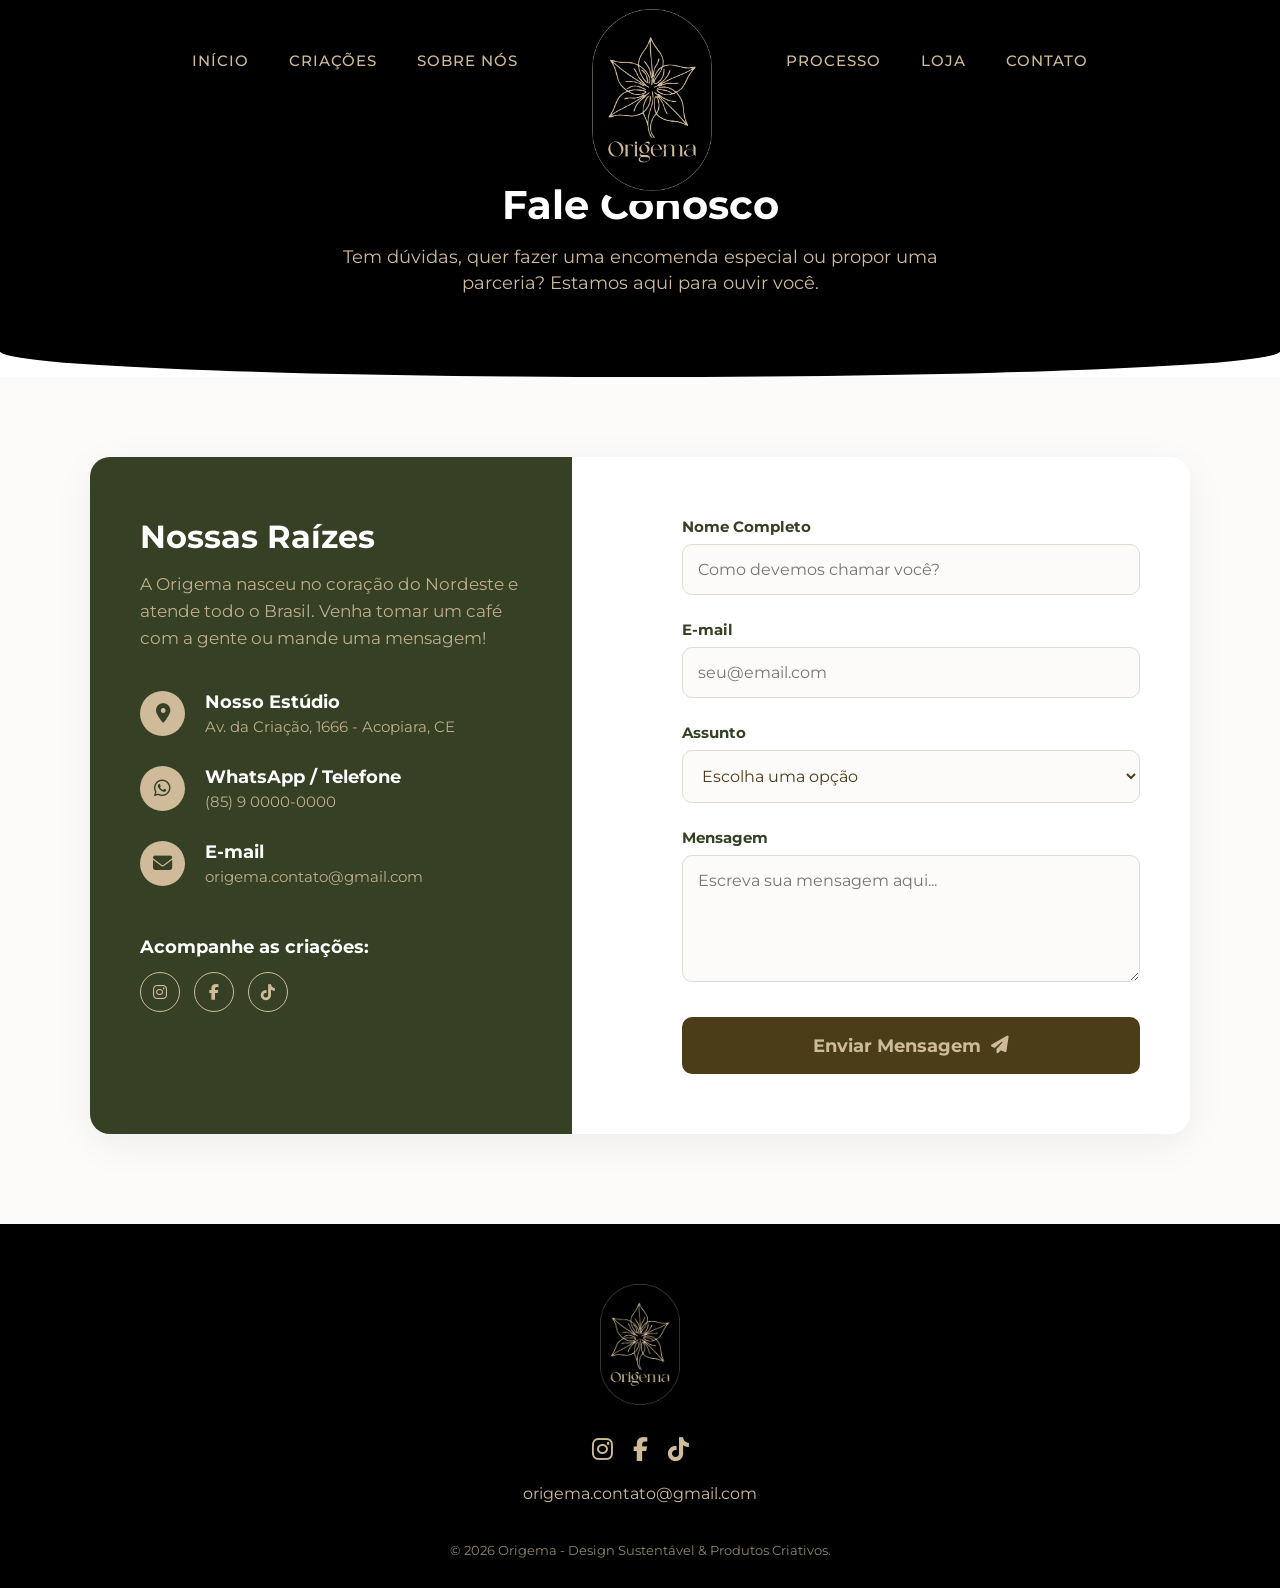
==== contato.html @ 24d7fc14 "feat(desing): subindo codigo de design" ====
<!DOCTYPE html>
<html lang="pt-br">
<head>
    <meta charset="UTF-8">
    <link rel="shortcut icon" href="images/favicon/favicon.png" type="image/x-icon">
    <meta name="viewport" content="width=device-width, initial-scale=1.0">
    <link rel="stylesheet" href="styles/global.css">
    <link rel="stylesheet" href="styles/header.css">
    <link rel="stylesheet" href="https://cdnjs.cloudflare.com/ajax/libs/font-awesome/6.4.0/css/all.min.css">
    <title>Contato - Origema</title>
</head>
<body>
    <header id="main-header">
        <button class="menu-toggle" aria-label="Abrir menu">
            <i class="fa-solid fa-bars"></i>
        </button>

        <nav class="nav-left">
            <ul>
                <li><a href="index.html">Início</a></li>
                <li><a href="criacoes.html">Criações</a></li>
                <li><a href="sobre.html">Sobre nós</a></li>
            </ul>
        </nav>

        <div class="logo-container">
            <img src="images/logo/LogoOrigemaVertical.png" alt="Logo Origema">
        </div>
        
        <nav class="nav-right">
            <ul>
                <li><a href="processo.html">Processo</a></li>
                <li><a href="loja.html">Loja</a></li>
                <li><a href="contato.html" class="active">Contato</a></li>
            </ul>
        </nav>
    </header>

    <main>
        <section class="page-header">
            <div class="header-content">
                <h2>Fale Conosco</h2>
                <p>Tem dúvidas, quer fazer uma encomenda especial ou propor uma parceria? Estamos aqui para ouvir você.</p>
            </div>
        </section>

        <section class="contact-section">
            <div class="contact-container">
                
                <div class="contact-info">
                    <h3>Nossas Raízes</h3>
                    <p>A Origema nasceu no coração do Nordeste e atende todo o Brasil. Venha tomar um café com a gente ou mande uma mensagem!</p>
                    
                    <ul class="info-list">
                        <li>
                            <div class="info-icon"><i class="fa-solid fa-location-dot"></i></div>
                            <div class="info-text">
                                <strong>Nosso Estúdio</strong>
                                <span>Av. da Criação, 1666 - Acopiara, CE</span>
                            </div>
                        </li>
                        <li>
                            <div class="info-icon"><i class="fa-brands fa-whatsapp"></i></div>
                            <div class="info-text">
                                <strong>WhatsApp / Telefone</strong>
                                <span>(85) 9 0000-0000</span>
                            </div>
                        </li>
                        <li>
                            <div class="info-icon"><i class="fa-solid fa-envelope"></i></div>
                            <div class="info-text">
                                <strong>E-mail</strong>
                                <span>origema.contato@gmail.com</span>
                            </div>
                        </li>
                    </ul>

                    <div class="contact-social">
                        <h4>Acompanhe as criações:</h4>
                        <div class="social-icons">
                            <a href="#"><i class="fa-brands fa-instagram"></i></a>
                            <a href="#"><i class="fa-brands fa-facebook-f"></i></a>
                            <a href="#"><i class="fa-brands fa-tiktok"></i></a>
                        </div>
                    </div>
                </div>

                <div class="contact-form-wrapper">
                    <form action="#" class="contact-form">
                        <div class="input-group">
                            <label for="nome">Nome Completo</label>
                            <input type="text" id="nome" placeholder="Como devemos chamar você?" required>
                        </div>
                        
                        <div class="input-group">
                            <label for="email">E-mail</label>
                            <input type="email" id="email" placeholder="seu@email.com" required>
                        </div>
                        
                        <div class="input-group">
                            <label for="assunto">Assunto</label>
                            <select id="assunto" required>
                                <option value="" disabled selected>Escolha uma opção</option>
                                <option value="duvida">Dúvida sobre produto</option>
                                <option value="encomenda">Encomenda personalizada</option>
                                <option value="parceria">Parcerias e B2B</option>
                                <option value="outros">Outros</option>
                            </select>
                        </div>
                        
                        <div class="input-group">
                            <label for="mensagem">Mensagem</label>
                            <textarea id="mensagem" rows="5" placeholder="Escreva sua mensagem aqui..." required></textarea>
                        </div>
                        
                        <button type="submit" class="btn-enviar">Enviar Mensagem <i class="fa-solid fa-paper-plane"></i></button>
                    </form>
                </div>

            </div>
        </section>
    </main>

    <footer>
        <div class="footer-content">
            <img src="images/logo/LogoOrigemaVertical.png" alt="Origema Logo Menor" class="footer-logo">
            <div class="social-links">
                <a href="#"><i class="fa-brands fa-instagram"></i></a>
                <a href="#"><i class="fa-brands fa-facebook-f"></i></a>
                <a href="#"><i class="fa-brands fa-tiktok"></i></a>
            </div>
            <p>origema.contato@gmail.com</p>
            <p class="copyright">&copy; 2026 Origema - Design Sustentável & Produtos Criativos.</p>
        </div>
    </footer>

    <script>
        const btnMenu = document.querySelector('.menu-toggle');
        const header = document.getElementById('main-header');
        const iconeMenu = btnMenu.querySelector('i');

        btnMenu.addEventListener('click', () => {
            header.classList.toggle('menu-aberto');
            if(header.classList.contains('menu-aberto')) {
                iconeMenu.classList.remove('fa-bars');
                iconeMenu.classList.add('fa-xmark');
            } else {
                iconeMenu.classList.remove('fa-xmark');
                iconeMenu.classList.add('fa-bars');
            }
        });
    </script>
</body>
</html>
---- styles/global.css ----
@import url('https://fonts.googleapis.com/css2?family=Montserrat:ital,wght@0,100..900;1,100..900&display=swap');

/* Variáveis de Cores Baseadas no Manual da Marca */
:root {
    --marrom-terroso: #4C3D19;
    --verde-oliva: #354024;
    --laranja-pastel: #CFBB99; /* Tan */
    --preto: #000000;
    --branco: #FFFFFF;
    --fundo-claro: #fcfbf9;
}

* {
    margin: 0;
    padding: 0;
    box-sizing: border-box;
    font-family: 'Montserrat', sans-serif;
}

/* =========================================
   ESTILOS DO HEADER (SEU CÓDIGO MANTIDO)
   ========================================= */
header {
    display: flex;
    align-items: center;
    justify-content: center;
    gap: 2rem;
    background-color: var(--preto);
    height: 200px;
    overflow: visible;
}

header img {
    background-color: var(--preto);
    border-radius: 5rem;
    width: 150px;
    transition: .2s ease-in-out;
    transform: translateY(35%);
    /* Adicionei z-index para garantir que a logo fique sobre o main */
    position: relative;
    z-index: 10; 
}

nav ul {
    display: flex;
    align-items: center;
    justify-content: center;
    gap: 2rem;
    list-style: none;
}

header a {
    color: var(--branco);
    text-decoration: none;
    font-weight: 500;
}

header a:hover {
    color: var(--laranja-pastel);
    text-shadow: 1px 1px 1px rgb(71, 71, 71);
}

/* =========================================
   ESTILOS GERAIS DE BOTÕES
   ========================================= */
.btn-verde, .btn-marrom {
    display: inline-block;
    padding: 12px 32px;
    border-radius: 30px;
    text-decoration: none;
    font-weight: 600;
    transition: background-color 0.3s ease;
}

.btn-verde {
    background-color: var(--verde-oliva);
    color: var(--laranja-pastel);
}

.btn-verde:hover {
    background-color: #2b341d;
}

.btn-marrom {
    background-color: var(--marrom-terroso);
    color: var(--laranja-pastel);
}

.btn-marrom:hover {
    background-color: #3b2f13;
}

/* =========================================
   MAIN SECTIONS (HOME)
   ========================================= */

/* Hero (Fundo preto contínuo do header) */
.hero-section {
    background-color: var(--preto);
    color: var(--laranja-pastel);
    text-align: center;
    padding: 80px 20px 100px; /* Espaço no topo para acomodar a logo descendo */
    border-bottom-left-radius: 50% 10%;
    border-bottom-right-radius: 50% 10%;
}

.hero-content h2 {
    font-size: 1.5rem;
    font-weight: 400;
    margin-bottom: 30px;
}

/* Sobre Nós */
.about-section {
    background-color: var(--fundo-claro);
    padding: 80px 10%;
}

.about-container {
    display: flex;
    align-items: center;
    justify-content: center;
    gap: 60px;
    max-width: 1000px;
    margin: 0 auto;
}

.about-photo {
    width: 280px; /* Você pode aumentar ou diminuir o tamanho aqui */
    height: 280px;
    border-radius: 50%; /* Deixa a imagem redonda */
    object-fit: cover; /* Faz a foto preencher o círculo sem "esmagar" ou distorcer a imagem */
    box-shadow: 0 4px 20px rgba(0, 0, 0, 0.1); /* Uma sombra bem leve pra destacar a imagem do fundo */
    background-color: var(--fundo-claro); /* Caso a logo seja transparente, ajuda a mesclar */
}

.about-text h3 {
    color: var(--verde-oliva);
    font-size: 2rem;
    margin-bottom: 20px;
    line-height: 1.2;
}

.about-text p {
    color: var(--marrom-terroso);
    margin-bottom: 15px;
    line-height: 1.6;
}

/* Criações - COM PRINCÍPIOS DE GESTALT APLICADOS */
.creations-section {
    background-color: var(--laranja-pastel);
    padding: 80px 10%;
    border-top-left-radius: 50% 5%;
    border-top-right-radius: 50% 5%;
    border-bottom-left-radius: 50% 5%;
    border-bottom-right-radius: 50% 5%;
    text-align: center;
}

.section-header h3 {
    color: var(--marrom-terroso);
    font-size: 2rem;
    margin-bottom: 10px;
}

.section-header p {
    color: var(--marrom-terroso);
    margin-bottom: 40px;
}

.creations-grid {
    display: flex;
    justify-content: center;
    gap: 30px;
    margin-bottom: 50px;
    flex-wrap: wrap;
}

/* --- LEI DA FIGURA-FUNDO (Contraste 3D) --- */
.creation-card {
    background-color: var(--branco);
    padding: 15px;
    border-radius: 15px;
    width: 300px;
    box-shadow: 0 8px 24px rgba(0,0,0,0.08); /* Sombra mais forte para saltar do fundo */
    transition: transform 0.3s ease, box-shadow 0.3s ease;
}

.creation-card:hover {
    transform: translateY(-8px);
    box-shadow: 0 16px 32px rgba(0,0,0,0.15); /* Aumenta a percepção de proximidade no hover */
}

.card-img-placeholder {
    width: 100%;
    height: 200px;
    border-radius: 10px;
    margin-bottom: 15px;
}

/* --- LEI DA SIMILARIDADE (Consistência Tipográfica) --- */
.creation-card h4 {
    color: var(--verde-oliva);
    font-size: 1.15rem;
    font-weight: 700;
    margin-top: 10px;
    padding-bottom: 10px;
    text-align: center; /* Centralizado para criar simetria em todos os cards */
}

/* --- LEI DA PROXIMIDADE (Agrupamento lógico) --- */
.action-container {
    margin-top: 40px; /* Distância exata para o botão ser percebido como parte do grupo de criações */
}

/* Impacto Positivo */
.impact-section {
    background-color: var(--marrom-terroso);
    color: var(--laranja-pastel);
    padding: 80px 10%;
    text-align: center;
    border-bottom-left-radius: 50% 10%;
    border-bottom-right-radius: 50% 10%;
}

.impact-section h3 {
    font-size: 2rem;
    margin-bottom: 50px;
}

.impact-grid {
    display: flex;
    justify-content: center;
    gap: 60px;
    flex-wrap: wrap;
}

.impact-item i {
    font-size: 2.5rem;
    margin-bottom: 15px;
}

.impact-item p {
    font-weight: 500;
    line-height: 1.4;
}

/* =========================================
   FOOTER
   ========================================= */
footer {
    background-color: var(--preto);
    color: var(--laranja-pastel);
    text-align: center;
    padding: 60px 20px 30px;
    margin-top: -30px; /* Para sobrepor levemente a borda arredondada da seção acima */
}

.footer-content {
    display: flex;
    flex-direction: column;
    align-items: center;
    gap: 20px;
}

.footer-logo {
    width: 80px;
    background-color: transparent; /* sobrescrevendo o fundo do header */
    transform: none; /* sobrescrevendo o transform do header */
    margin-bottom: 10px;
}

.social-links {
    display: flex;
    gap: 20px;
}

.social-links a {
    color: var(--laranja-pastel);
    font-size: 1.5rem;
    transition: color 0.3s ease;
}

.social-links a:hover {
    color: var(--branco);
}

.copyright {
    font-size: 0.8rem;
    opacity: 0.7;
    margin-top: 20px;
}

/* =========================================
   PÁGINA: SOBRE NÓS
   ========================================= */

/* O .page-header já foi criado na página de Criações, então ele será reaproveitado automaticamente aqui! */

/* Seção: Como Tudo Começou */
.history-section {
    background-color: var(--fundo-claro);
    padding: 80px 10%;
}

.history-container {
    display: flex;
    align-items: center;
    gap: 60px;
    max-width: 1100px;
    margin: 0 auto;
}

.history-text {
    flex: 1;
}

.history-text h3 {
    color: var(--verde-oliva);
    font-size: 2.2rem;
    margin-bottom: 20px;
}

.history-text p {
    color: var(--marrom-terroso);
    margin-bottom: 15px;
    line-height: 1.7;
    font-size: 1.05rem;
}

.history-image {
    flex: 1;
}

.img-placeholder {
    width: 100%;
    height: 400px;
    border-radius: 20px;
    display: flex;
    align-items: center;
    justify-content: center;
    box-shadow: 0 10px 30px rgba(0,0,0,0.1);
}

/* Seção: Missão, Visão e Valores */
.mvv-section {
    background-color: var(--laranja-pastel);
    padding: 80px 5%;
    border-top-left-radius: 50% 5%;
    border-top-right-radius: 50% 5%;
    border-bottom-left-radius: 50% 5%;
    border-bottom-right-radius: 50% 5%;
}

.mvv-grid {
    display: flex;
    justify-content: center;
    gap: 30px;
    max-width: 1100px;
    margin: 0 auto;
    flex-wrap: wrap;
}

.mvv-card {
    background-color: var(--fundo-claro);
    padding: 40px 30px;
    border-radius: 20px;
    flex: 1;
    min-width: 280px;
    text-align: center;
    box-shadow: 0 8px 20px rgba(0,0,0,0.05);
}

.mvv-card i {
    font-size: 3rem;
    color: var(--marrom-terroso);
    margin-bottom: 20px;
}

.mvv-card h4 {
    color: var(--verde-oliva);
    font-size: 1.5rem;
    margin-bottom: 15px;
}

.mvv-card p {
    color: var(--marrom-terroso);
    line-height: 1.6;
}

.mvv-card ul {
    list-style: none;
    padding: 0;
    color: var(--marrom-terroso);
    text-align: left;
    display: inline-block;
}

.mvv-card ul li {
    margin-bottom: 10px;
    position: relative;
    padding-left: 20px;
}

.mvv-card ul li::before {
    content: '•';
    color: var(--verde-oliva);
    font-weight: bold;
    font-size: 1.5rem;
    position: absolute;
    left: 0;
    top: -5px;
}

/* Seção: O Símbolo (Flor de Caruru) */
.symbol-section {
    background-color: var(--marrom-terroso);
    color: var(--laranja-pastel);
    padding: 80px 10%;
    border-bottom-left-radius: 50% 10%;
    border-bottom-right-radius: 50% 10%;
}

.symbol-container {
    display: flex;
    align-items: center;
    justify-content: center;
    gap: 60px;
    max-width: 1000px;
    margin: 0 auto;
}

.symbol-image {
    flex: 0 0 300px; /* Mantém a imagem com um tamanho fixo */
    background-color: var(--preto);
    border-radius: 50%;
    padding: 20px;
    display: flex;
    justify-content: center;
    align-items: center;
}

.symbol-image img {
    width: 100%;
    height: auto;
}

.symbol-text {
    flex: 1;
}

.symbol-text h3 {
    font-size: 2.2rem;
    margin-bottom: 20px;
    color: var(--branco);
}

.symbol-text p {
    margin-bottom: 15px;
    line-height: 1.6;
    font-size: 1.05rem;
}

/* =========================================
   PÁGINA: CRIAÇÕES (CATÁLOGO COMPLETO)
   ========================================= */

/* Cabeçalho da página */
.page-header {
    background-color: var(--preto);
    color: var(--laranja-pastel);
    text-align: center;
    padding: 60px 20px 80px;
    border-bottom-left-radius: 50% 10%;
    border-bottom-right-radius: 50% 10%;
}

.page-header h2 {
    font-size: 2.5rem;
    color: var(--branco);
    margin-bottom: 15px;
}

.page-header p {
    font-size: 1.1rem;
    max-width: 600px;
    margin: 0 auto;
    line-height: 1.5;
}

/* Área da Grade de Produtos */
.products-section {
    background-color: var(--fundo-claro);
    padding: 80px 5%;
}

.products-grid {
    display: grid;
    /* Isso faz a mágica da responsividade: cria colunas de no mínimo 300px. Se a tela encolher, ele joga pra baixo automaticamente! */
    grid-template-columns: repeat(auto-fit, minmax(320px, 1fr));
    gap: 40px;
    max-width: 1200px;
    margin: 0 auto;
}

/* Cartão do Produto Interno */
.product-card {
    background-color: var(--branco);
    border-radius: 15px;
    overflow: hidden; /* Corta as bordas da imagem se ela for quadrada */
    box-shadow: 0 5px 20px rgba(0,0,0,0.06);
    transition: transform 0.3s ease, box-shadow 0.3s ease;
    display: flex;
    flex-direction: column;
}

.product-card:hover {
    transform: translateY(-10px);
    box-shadow: 0 15px 30px rgba(0,0,0,0.1);
}

.product-img {
    height: 250px;
    width: 100%;
    /* placeholder para quando você colocar as tags <img> de verdade: */
    display: flex;
    align-items: center;
    justify-content: center;
}

.product-img img {
    width: 100%;
    height: 100%;
    object-fit: cover;
}

/* Informações do Produto Interno */
.product-info {
    padding: 25px;
    display: flex;
    flex-direction: column;
    flex-grow: 1; /* Faz o botão ficar sempre alinhado embaixo mesmo se o texto variar de tamanho */
}

.tag {
    align-self: flex-start;
    background-color: var(--laranja-pastel);
    color: var(--marrom-terroso);
    font-size: 0.75rem;
    font-weight: 700;
    text-transform: uppercase;
    padding: 5px 12px;
    border-radius: 20px;
    margin-bottom: 15px;
    letter-spacing: 1px;
}

.product-info h3 {
    color: var(--verde-oliva);
    font-size: 1.4rem;
    margin-bottom: 10px;
}

.product-info p {
    color: var(--marrom-terroso);
    font-size: 0.95rem;
    line-height: 1.5;
    margin-bottom: 25px;
    flex-grow: 1;
}

/* Botão de Detalhes Interno */
.btn-detalhes {
    text-align: center;
    color: var(--verde-oliva);
    text-decoration: none;
    font-weight: 600;
    padding: 12px 0;
    border-top: 1px solid rgba(0,0,0,0.1);
    transition: color 0.3s ease;
}

.btn-detalhes:hover {
    color: var(--marrom-terroso);
}

/* =========================================
   PÁGINA: PROCESSO
   ========================================= */
.process-section {
    background-color: var(--fundo-claro);
    padding: 80px 5%;
}

.process-container {
    max-width: 1000px;
    margin: 0 auto;
    display: flex;
    flex-direction: column;
    gap: 80px; /* Grande espaço entre as etapas para respiro */
}

/* Estrutura de cada etapa */
.process-step {
    display: flex;
    align-items: center;
    gap: 50px;
    background-color: var(--branco);
    padding: 40px;
    border-radius: 20px;
    box-shadow: 0 10px 30px rgba(0,0,0,0.05); /* Gestalt: Figura-Fundo suave */
    transition: transform 0.3s ease;
}

.process-step:hover {
    transform: translateY(-5px);
}

/* Inverte a ordem da foto e do texto para fazer o Zigue-Zague */
.process-step.reverse {
    flex-direction: row-reverse;
}

.process-content {
    flex: 1;
}

.step-number {
    display: inline-block;
    font-size: 3rem;
    font-weight: 800;
    color: var(--laranja-pastel);
    margin-bottom: 10px;
    line-height: 1;
    opacity: 0.8;
}

.process-content h3 {
    color: var(--verde-oliva);
    font-size: 1.8rem;
    margin-bottom: 15px;
}

.process-content p {
    color: var(--marrom-terroso);
    line-height: 1.6;
    font-size: 1.05rem;
}

.process-image {
    flex: 1;
}

/* Placeholder para as fotos do processo */
.process-step .img-placeholder {
    width: 100%;
    height: 300px;
    border-radius: 15px;
    display: flex;
    align-items: center;
    justify-content: center;
    box-shadow: inset 0 0 20px rgba(0,0,0,0.1);
}

/* =========================================
   PÁGINA: CONTATO
   ========================================= */
.contact-section {
    background-color: var(--fundo-claro);
    padding: 80px 5% 120px;
}

.contact-container {
    display: flex;
    gap: 60px;
    max-width: 1100px;
    margin: 0 auto;
    background-color: var(--branco);
    border-radius: 20px;
    box-shadow: 0 10px 40px rgba(0,0,0,0.06); /* Gestalt: destaca o bloco do fundo */
    overflow: hidden;
}

/* Informações (Lado Esquerdo) */
.contact-info {
    flex: 1;
    background-color: var(--verde-oliva);
    color: var(--laranja-pastel);
    padding: 60px 50px;
}

.contact-info h3 {
    font-size: 2rem;
    color: var(--branco);
    margin-bottom: 15px;
}

.contact-info > p {
    font-size: 1.05rem;
    line-height: 1.6;
    margin-bottom: 40px;
    opacity: 0.9;
}

.info-list {
    list-style: none;
    margin-bottom: 50px;
}

.info-list li {
    display: flex;
    align-items: flex-start;
    gap: 20px;
    margin-bottom: 30px;
}

.info-icon {
    background-color: var(--laranja-pastel);
    color: var(--verde-oliva);
    width: 45px;
    height: 45px;
    border-radius: 50%;
    display: flex;
    align-items: center;
    justify-content: center;
    font-size: 1.2rem;
    flex-shrink: 0;
}

.info-text strong {
    display: block;
    color: var(--branco);
    font-size: 1.1rem;
    margin-bottom: 5px;
}

.info-text span {
    font-size: 0.95rem;
    opacity: 0.9;
}

.contact-social h4 {
    color: var(--branco);
    margin-bottom: 15px;
    font-size: 1.1rem;
}

.contact-social .social-icons a {
    display: inline-flex;
    align-items: center;
    justify-content: center;
    width: 40px;
    height: 40px;
    border: 1px solid var(--laranja-pastel);
    border-radius: 50%;
    color: var(--laranja-pastel);
    text-decoration: none;
    margin-right: 10px;
    transition: all 0.3s ease;
}

.contact-social .social-icons a:hover {
    background-color: var(--laranja-pastel);
    color: var(--verde-oliva);
}

/* Formulário (Lado Direito) */
.contact-form-wrapper {
    flex: 1.2;
    padding: 60px 50px;
}

.contact-form {
    display: flex;
    flex-direction: column;
    gap: 25px;
}

.input-group {
    display: flex;
    flex-direction: column;
    gap: 8px;
}

.input-group label {
    font-size: 0.95rem;
    font-weight: 700;
    color: var(--verde-oliva);
}

.input-group input,
.input-group select,
.input-group textarea {
    width: 100%;
    padding: 15px;
    border: 1px solid #e0dcd3;
    background-color: var(--fundo-claro);
    border-radius: 10px;
    font-size: 1rem;
    color: var(--marrom-terroso);
    font-family: 'Montserrat', sans-serif;
    transition: border-color 0.3s ease, box-shadow 0.3s ease;
}

.input-group input:focus,
.input-group select:focus,
.input-group textarea:focus {
    outline: none;
    border-color: var(--verde-oliva);
    box-shadow: 0 0 0 3px rgba(53, 64, 36, 0.1); /* Gestalt: Foco claro na ação */
}

.input-group textarea {
    resize: vertical;
}

.btn-enviar {
    background-color: var(--marrom-terroso);
    color: var(--laranja-pastel);
    border: none;
    padding: 18px;
    border-radius: 10px;
    font-size: 1.1rem;
    font-weight: 700;
    cursor: pointer;
    display: flex;
    align-items: center;
    justify-content: center;
    gap: 10px;
    transition: background-color 0.3s ease, transform 0.2s ease;
    margin-top: 10px;
    font-family: 'Montserrat', sans-serif;
}

.btn-enviar:hover {
    background-color: var(--verde-oliva);
    transform: translateY(-3px);
}

/* =========================================
   RESPONSIVIDADE GERAL - MOBILE/TABLET
   ========================================= */
@media (max-width: 930px) {
    
    /* SEÇÃO SOBRE NÓS - MOBILE */
    .about-section {
        padding: 50px 20px; /* Diminui o respiro lateral e superior no celular */
    }

    .about-container {
        flex-direction: column; /* Coloca a imagem em cima e o texto embaixo */
        gap: 30px; /* Reduz o buraco entre a foto e o texto */
        text-align: center; /* Centraliza o texto para ficar mais harmônico */
    }

    .about-photo {
        width: 220px; /* Diminui um pouco a foto para telas pequenas */
        height: 220px;
    }

    .about-text h3 {
        font-size: 1.6rem; /* Dá uma leve ajustada no tamanho do título */
        margin-bottom: 15px;
    }
    
    /* PÁGINA SOBRE NÓS (Interna) - MOBILE */
    .history-container, .symbol-container {
        flex-direction: column;
        text-align: center;
        gap: 40px;
    }

    .history-image {
        width: 100%;
    }

    .symbol-image {
        flex: 0 0 200px;
        width: 200px;
    }

    .mvv-card ul {
        text-align: center; /* Centraliza a lista de valores no celular */
    }
    
    .mvv-card ul li {
        padding-left: 0; /* Remove o padding no celular para centralizar melhor */
    }
    
    .mvv-card ul li::before {
        display: none; /* Esconde a bolinha no celular para ficar mais limpo */
    }

    /* PÁGINA PROCESSO - MOBILE */
    .process-container {
        gap: 40px; /* Reduz o espaço entre as etapas */
    }

    .process-step, 
    .process-step.reverse {
        flex-direction: column-reverse; /* Foto em cima, texto embaixo para todos */
        padding: 20px;
        text-align: center;
        gap: 20px;
    }

    .process-step .img-placeholder {
        height: 200px; /* Diminui a altura da imagem no celular */
    }

    /* PÁGINA CONTATO - MOBILE */
    .contact-container {
        flex-direction: column; /* Coloca as informações em cima e o form embaixo */
        gap: 0; /* Remove o gap porque já teremos o padding de cada div */
    }

    .contact-info {
        padding: 40px 30px;
    }

    .contact-form-wrapper {
        padding: 40px 30px;
    }
}
---- styles/header.css ----
header {
    display: flex;
    align-items: center;
    justify-content: center;
    gap: 4rem; /* Aumenta o espaço entre os links e a logo central */
    background-color: #000000; /* Preto oficial da marca */
    height: 120px; /* Altura mais equilibrada */
    position: relative;
    z-index: 100; /* Garante que o header fique por cima do resto do conteúdo */
    box-shadow: 0 4px 10px rgba(0, 0, 0, 0.3);
}

header nav ul {
    display: flex;
    align-items: center;
    justify-content: center;
    gap: 2.5rem;
    list-style: none; /* Remove as bolinhas dos links */
    margin: 0;
    padding: 0;
}

header nav a {
    color: #CFBB99; /* Cor "Tan" da marca Origema */
    text-decoration: none;
    font-weight: 500;
    font-size: 0.95rem;
    text-transform: uppercase; /* Deixa as letras maiúsculas para dar um tom mais sofisticado */
    letter-spacing: 1px;
    transition: all 0.3s ease-in-out;
}

header nav a:hover {
    color: #FFFFFF; /* Fica branco ao passar o rato */
    text-shadow: 0 0 8px rgba(255, 255, 255, 0.3);
}

/* Estilo específico para a logo no centro */
header .logo-container {
    display: flex;
    align-items: center;
    justify-content: center;
    position: relative;
}

header .logo-container img {
    width: 140px;
    background-color: #000000;
    border-radius: 3rem; /* Faz um fundo circular caso a imagem seja quadrada */
    padding: 10px;
    transition: transform 0.3s ease-in-out;
    
    /* Faz a logo descer um pouco por cima do conteúdo principal, como no seu design original */
    transform: translateY(40px); 
}

header .logo-container img:hover {
    transform: translateY(40px) scale(1.05); /* Pequeno zoom ao passar o rato */
}

/* Estilo do Botão Hambúrguer (Escondido no Desktop) */
.menu-toggle {
    display: none;
    background: transparent;
    border: none;
    color: var(--laranja-pastel);
    font-size: 2rem;
    cursor: pointer;
    z-index: 200;
}

/* =========================================
   PÁGINA: LOJA
   ========================================= */
.store-section {
    background-color: var(--fundo-claro);
    padding: 60px 5% 100px;
}

/* Barra de Filtros (Categorias) */
.store-filters {
    display: flex;
    justify-content: center;
    flex-wrap: wrap;
    gap: 15px;
    margin-bottom: 50px;
}

.filter-btn {
    background-color: transparent;
    border: 2px solid var(--verde-oliva);
    color: var(--verde-oliva);
    padding: 8px 24px;
    border-radius: 30px;
    font-size: 0.95rem;
    font-weight: 600;
    cursor: pointer;
    transition: all 0.3s ease;
}

.filter-btn:hover, .filter-btn.active {
    background-color: var(--verde-oliva);
    color: var(--laranja-pastel);
}

/* Ajustes no Cartão para a Loja */
.store-card .product-info p {
    margin-bottom: 20px; /* Reduz o espaço embaixo do texto para encaixar o preço */
}

.price-action {
    display: flex;
    justify-content: space-between;
    align-items: center;
    margin-top: auto; /* Empurra essa div sempre para o final do card */
    padding-top: 15px;
    border-top: 1px solid rgba(0,0,0,0.1);
}

.price {
    font-size: 1.3rem;
    font-weight: 800;
    color: var(--marrom-terroso);
}

.btn-comprar {
    background-color: var(--marrom-terroso);
    color: var(--laranja-pastel);
    padding: 10px 18px;
    border-radius: 8px;
    text-decoration: none;
    font-weight: 600;
    font-size: 0.9rem;
    display: flex;
    align-items: center;
    gap: 8px;
    transition: background-color 0.3s ease, transform 0.2s ease;
}

.btn-comprar:hover {
    background-color: var(--verde-oliva);
    transform: scale(1.05);
}

/* =========================================
   CELULAR E TABLETS MENORES
   ========================================= */
@media (max-width: 930px) {
    header {
        justify-content: space-between; 
        padding: 10px 30px;
        height: 80px; 
        flex-wrap: wrap; 
        gap: 0;
    }

    /* 1. Mostra a logo normalmente e coloca ela na esquerda */
    header .logo-container {
        display: flex;
        align-items: center;
        order: 1; /* Força a logo a vir primeiro (esquerda) */
    }

    /* Ajusta o tamanho da logo para caber na barra fina do celular */
    header .logo-container img {
        transform: translateY(0);
        width: 80px; /* Fica menorzinha para não estourar a barra */
        padding: 0;
    }

    header .logo-container img:hover {
        transform: scale(1); /* Tira a animação de pulinho no celular */
    }

    /* 2. Mostra o botão e joga ele pra direita */
    .menu-toggle {
        display: block;
        order: 2; /* Força o botão a vir depois (direita) */
        margin-top: 10px; /* Dá um respiro pro botão ficar centralizado com a logo */
    }

    /* 3. A MÁGICA: Quando o menu abrir, esconde a logo */
    header.menu-aberto .logo-container {
        display: none;
    }

    /* Ajuste para quando a logo sumir, o botão do "X" continuar na direita */
    header.menu-aberto {
        justify-content: flex-end; 
    }

    /* Esconde as navegações por padrão e joga pra baixo (order 3) */
    header nav {
        display: none;
        width: 100%;
        background-color: var(--preto);
        text-align: center;
        padding-bottom: 20px;
        order: 3; 
    }

    /* Organiza os links em uma lista vertical */
    header nav ul {
        flex-direction: column;
        gap: 20px;
        margin-top: 15px;
    }

    /* Estilo do header expandido */
    header.menu-aberto {
        height: auto; 
        box-shadow: 0 10px 20px rgba(0,0,0,0.5);
    }

    header.menu-aberto nav {
        display: flex;
        flex-direction: column;
        border-top: 1px solid rgba(255,255,255,0.1);
        margin-top: 10px;
        animation: fadeIn 0.3s ease-in-out;
    }

    header.menu-aberto .nav-left ul {
        margin-bottom: 0;
    }
}
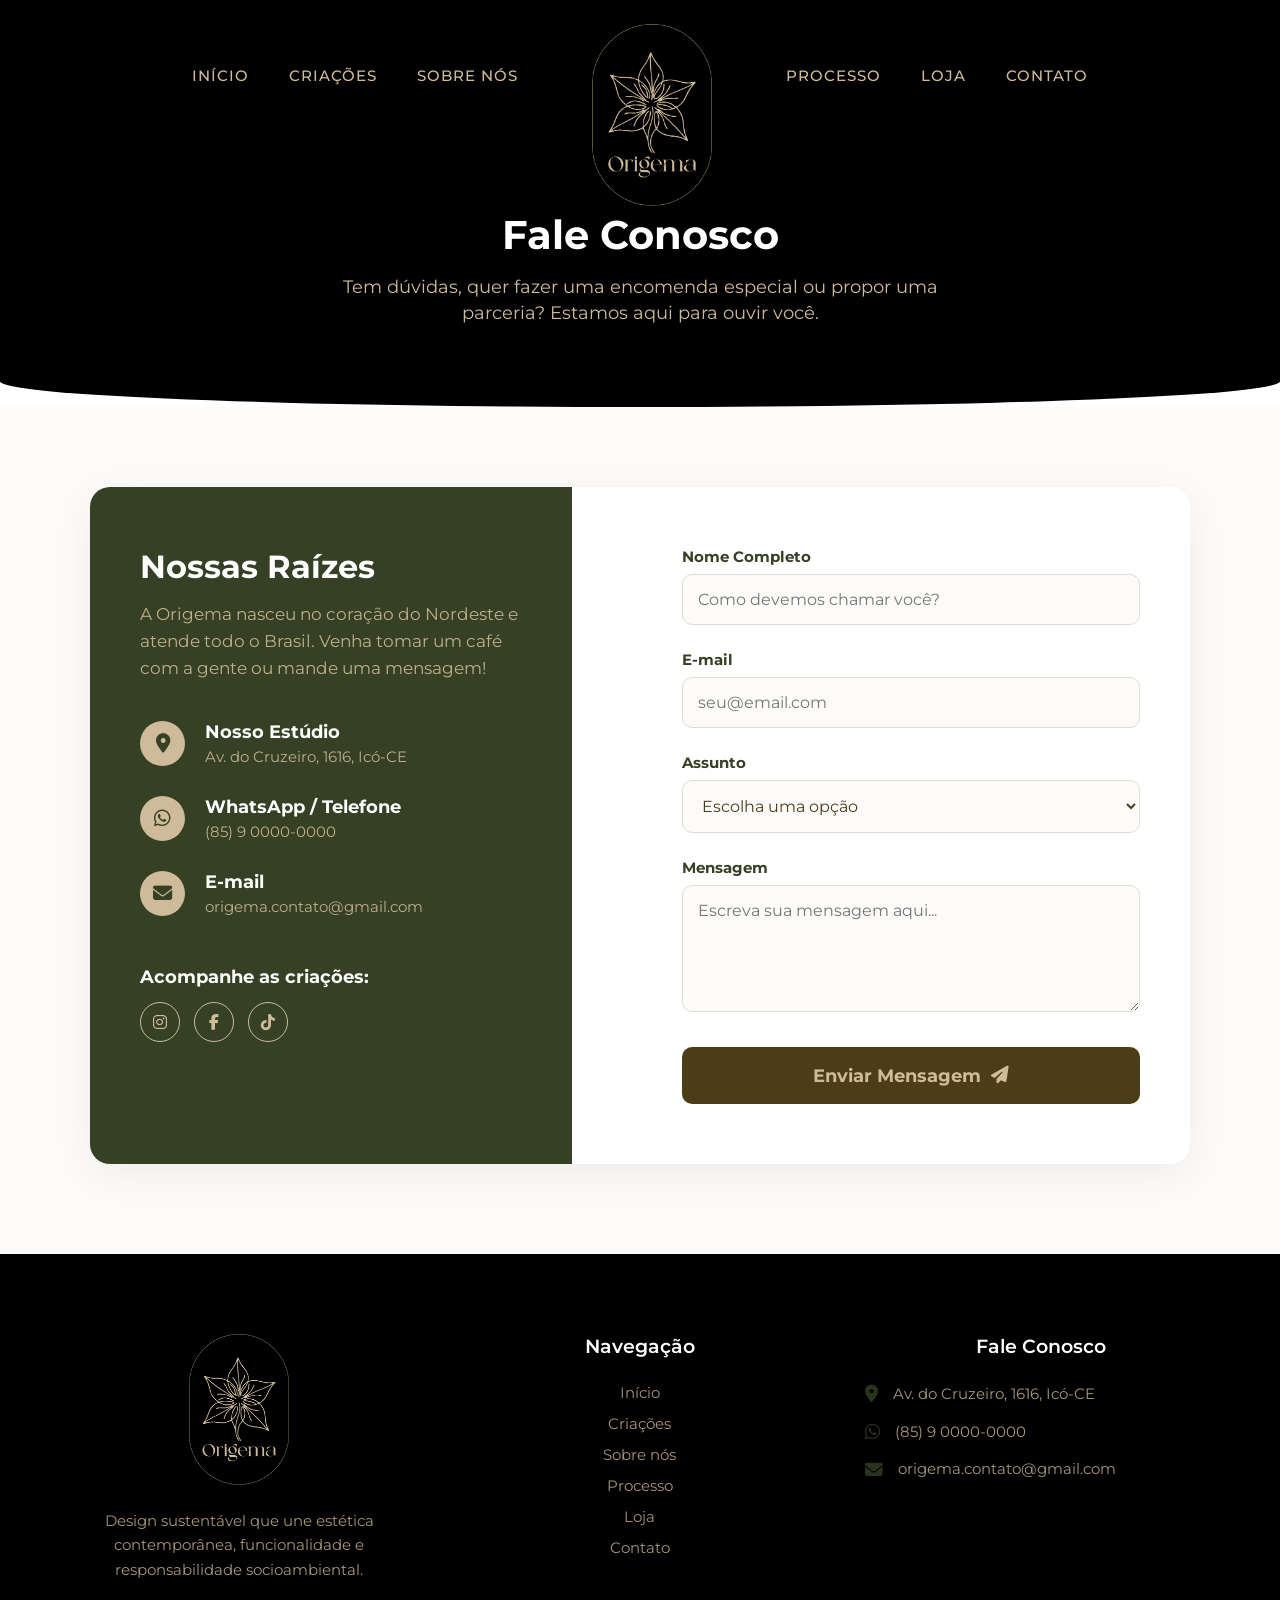
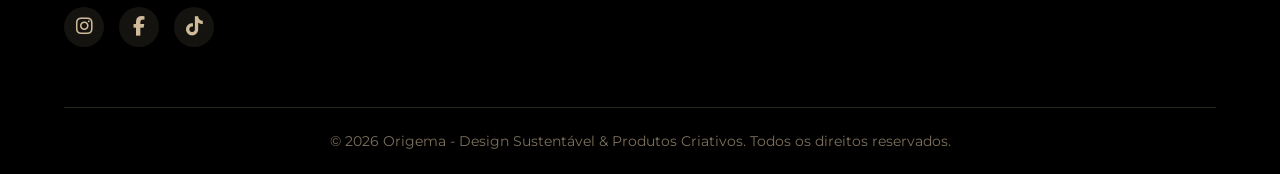
==== commit 3cbfa0b2: "subindo tudo" ====
--- a/contato.html
+++ b/contato.html
@@ -56,7 +56,7 @@
                             <div class="info-icon"><i class="fa-solid fa-location-dot"></i></div>
                             <div class="info-text">
                                 <strong>Nosso Estúdio</strong>
-                                <span>Av. da Criação, 1666 - Acopiara, CE</span>
+                                <span>Av. do Cruzeiro, 1616, Icó-CE</span>
                             </div>
                         </li>
                         <li>
@@ -86,31 +86,31 @@
                 </div>
 
                 <div class="contact-form-wrapper">
-                    <form action="#" class="contact-form">
+                    <form id="form-contato" class="contact-form">
                         <div class="input-group">
                             <label for="nome">Nome Completo</label>
-                            <input type="text" id="nome" placeholder="Como devemos chamar você?" required>
+                            <input type="text" id="nome" name="nome" placeholder="Como devemos chamar você?" required>
                         </div>
                         
                         <div class="input-group">
                             <label for="email">E-mail</label>
-                            <input type="email" id="email" placeholder="seu@email.com" required>
+                            <input type="email" id="email" name="email" placeholder="seu@email.com" required>
                         </div>
                         
                         <div class="input-group">
                             <label for="assunto">Assunto</label>
-                            <select id="assunto" required>
+                            <select id="assunto" name="assunto" required>
                                 <option value="" disabled selected>Escolha uma opção</option>
-                                <option value="duvida">Dúvida sobre produto</option>
-                                <option value="encomenda">Encomenda personalizada</option>
-                                <option value="parceria">Parcerias e B2B</option>
-                                <option value="outros">Outros</option>
+                                <option value="Dúvida sobre produto">Dúvida sobre produto</option>
+                                <option value="Encomenda personalizada">Encomenda personalizada</option>
+                                <option value="Parcerias e B2B">Parcerias e B2B</option>
+                                <option value="Outros">Outros</option>
                             </select>
                         </div>
                         
                         <div class="input-group">
                             <label for="mensagem">Mensagem</label>
-                            <textarea id="mensagem" rows="5" placeholder="Escreva sua mensagem aqui..." required></textarea>
+                            <textarea id="mensagem" name="mensagem" rows="5" placeholder="Escreva sua mensagem aqui..." required></textarea>
                         </div>
                         
                         <button type="submit" class="btn-enviar">Enviar Mensagem <i class="fa-solid fa-paper-plane"></i></button>
@@ -122,17 +122,88 @@
     </main>
 
     <footer>
-        <div class="footer-content">
-            <img src="images/logo/LogoOrigemaVertical.png" alt="Origema Logo Menor" class="footer-logo">
-            <div class="social-links">
-                <a href="#"><i class="fa-brands fa-instagram"></i></a>
-                <a href="#"><i class="fa-brands fa-facebook-f"></i></a>
-                <a href="#"><i class="fa-brands fa-tiktok"></i></a>
-            </div>
-            <p>origema.contato@gmail.com</p>
-            <p class="copyright">&copy; 2026 Origema - Design Sustentável & Produtos Criativos.</p>
+        <div class="footer-container">
+            <div class="footer-brand">
+                <img src="images/logo/LogoOrigemaVertical.png" alt="Logo Origema" class="footer-logo">
+                <p>Design sustentável que une estética contemporânea, funcionalidade e responsabilidade socioambiental.</p>
+                <div class="social-links">
+                    <a href="#"><i class="fa-brands fa-instagram"></i></a>
+                    <a href="#"><i class="fa-brands fa-facebook-f"></i></a>
+                    <a href="#"><i class="fa-brands fa-tiktok"></i></a>
+                </div>
+            </div>
+
+            <div class="footer-links">
+                <h4>Navegação</h4>
+                <ul>
+                    <li><a href="index.html">Início</a></li>
+                    <li><a href="criacoes.html">Criações</a></li>
+                    <li><a href="sobre.html">Sobre nós</a></li>
+                    <li><a href="processo.html">Processo</a></li>
+                    <li><a href="loja.html">Loja</a></li>
+                    <li><a href="contato.html">Contato</a></li>
+                </ul>
+            </div>
+
+            <div class="footer-contact">
+                <h4>Fale Conosco</h4>
+                <ul>
+                    <li><i class="fa-solid fa-location-dot"></i> Av. do Cruzeiro, 1616, Icó-CE</li>
+                    <li><i class="fa-brands fa-whatsapp"></i> (85) 9 0000-0000</li>
+                    <li><i class="fa-solid fa-envelope"></i> origema.contato@gmail.com</li>
+                </ul>
+            </div>
+        </div>
+
+        <div class="footer-bottom">
+            <p>&copy; 2026 Origema - Design Sustentável & Produtos Criativos. Todos os direitos reservados.</p>
         </div>
     </footer>
+   <script>
+        // SCRIPT DO FORMULÁRIO DE CONTATO
+        const formContato = document.getElementById('form-contato');
+        const btnEnviar = document.querySelector('.btn-enviar');
+
+        formContato.addEventListener('submit', function(e) {
+            e.preventDefault(); // Impede o site de recarregar a página
+
+            // Pega o nome para usar no alerta
+            const nomeCliente = document.getElementById('nome').value;
+
+            // Muda o texto do botão para mostrar que está carregando
+            const textoOriginal = btnEnviar.innerHTML;
+            btnEnviar.innerHTML = 'Enviando... <i class="fa-solid fa-spinner fa-spin"></i>';
+            btnEnviar.disabled = true;
+            btnEnviar.style.opacity = '0.7';
+
+            // O TRUQUE: Empacotar os dados num formato que o Google aceita nativamente
+            const data = new URLSearchParams(new FormData(formContato));
+            
+            // COLE A SUA URL DO GOOGLE APPS SCRIPT AQUI:
+            const scriptURL = 'https://script.google.com/macros/s/AKfycbzlHPWrZeoRLRecbortpLCXGNrR-uCpjjB-5Fcbm1dlQp8E47shTZ68nLYXTzYld3D0/exec';
+
+            fetch(scriptURL, { 
+                method: 'POST', 
+                body: data 
+            })
+            .then(response => {
+                alert(`Olá ${nomeCliente}, recebemos sua mensagem! Verifique seu e-mail.`);
+                
+                // Limpa o formulário e volta o botão ao normal
+                formContato.reset();
+                btnEnviar.innerHTML = textoOriginal;
+                btnEnviar.disabled = false;
+                btnEnviar.style.opacity = '1';
+            })
+            .catch(error => {
+                console.error('Erro no envio:', error);
+                alert('Houve um erro ao enviar a mensagem. Tente novamente mais tarde.');
+                btnEnviar.innerHTML = textoOriginal;
+                btnEnviar.disabled = false;
+                btnEnviar.style.opacity = '1';
+            });
+        });
+    </script>
 
     <script>
         const btnMenu = document.querySelector('.menu-toggle');
--- a/styles/global.css
+++ b/styles/global.css
@@ -95,6 +95,8 @@
    ========================================= */
 
 /* Hero (Fundo preto contínuo do header) */
+
+
 .hero-section {
     background-color: var(--preto);
     color: var(--laranja-pastel);
@@ -497,13 +499,28 @@
 
 .products-grid {
     display: grid;
-    /* Isso faz a mágica da responsividade: cria colunas de no mínimo 300px. Se a tela encolher, ele joga pra baixo automaticamente! */
-    grid-template-columns: repeat(auto-fit, minmax(320px, 1fr));
+    /* O truque de mestre: trocar 'auto-fit' por 'auto-fill' para ele não engolir o espaço vazio */
+    grid-template-columns: repeat(auto-fill, minmax(300px, 1fr));
     gap: 40px;
     max-width: 1200px;
     margin: 0 auto;
-}
-
+    justify-content: center; /* Centraliza tudo bonitinho na tela */
+}
+
+.product-card {
+    background-color: var(--branco);
+    border-radius: 15px;
+    overflow: hidden; 
+    box-shadow: 0 5px 20px rgba(0,0,0,0.06);
+    transition: transform 0.3s ease, box-shadow 0.3s ease, opacity 0.3s ease;
+    display: flex;
+    flex-direction: column;
+    
+    /* ADICIONAMOS ESTAS DUAS LINHAS PARA BARRAR O CRESCIMENTO: */
+    width: 100%;
+    max-width: 380px; /* O card nunca vai passar desse tamanho, não importa o espaço livre! */
+    justify-self: center; /* Garante que ele fique centralizado caso sobre espaço */
+}
 /* Cartão do Produto Interno */
 .product-card {
     background-color: var(--branco);
@@ -838,6 +855,366 @@
     transform: translateY(-3px);
 }
 
+/* Configuração da grade (caso ainda não tenha) */
+    .creations-grid {
+        display: flex;
+        gap: 20px;
+        justify-content: center;
+        margin: 40px auto;
+        max-width: 1000px; /* Limita a largura total */
+    }
+
+    /* O cartão em si */
+    .creation-card {
+        background-color: #ffffff;
+        border-radius: 8px; /* Arredonda as pontas do cartão */
+        overflow: hidden; /* Impede que a imagem vaze para fora do cartão */
+        width: 300px; /* Largura fixa para os cartões ficarem iguais */
+        text-align: center;
+        box-shadow: 0 4px 8px rgba(0,0,0,0.1); /* Uma sombrinha leve para destacar */
+    }
+
+    /* A imagem dentro do cartão */
+    .card-img {
+        width: 100%;
+        height: 250px; /* Altura fixa para todas as fotos ficarem alinhadas */
+        object-fit: cover; /* Corta a imagem lindamente sem amassar */
+        display: block; /* Tira um espaço em branco chato que fica embaixo das imagens */
+        background-color: #eaeaea; /* Cor de fundo caso a imagem demore a carregar */
+    }
+
+    /* Espaçamento do título do cartão */
+    .creation-card h4 {
+        margin: 20px 0;
+        font-size: 1.1rem;
+    }
+
+    /* Estilo para as fotos reais do processo */
+    .process-photo {
+        width: 100%;
+        height: 300px;
+        object-fit: cover; /* Garante que a foto preencha o espaço sem amassar */
+        border-radius: 15px; /* Mantém os cantos arredondados bonitos */
+        box-shadow: 0 5px 20px rgba(0,0,0,0.1); /* Uma sombra leve para destacar a imagem */
+    }
+
+    /* =========================================
+   FOOTER PREMIUM
+   ========================================= */
+footer {
+    background-color: var(--preto);
+    color: var(--laranja-pastel);
+    padding: 80px 5% 0; /* Padding superior generoso, inferior 0 para a barra de copyright encostar no final */
+    margin-top: -30px; /* Mantém a sobreposição com a seção anterior */
+    font-family: 'Montserrat', sans-serif;
+}
+
+.footer-container {
+    display: grid;
+    grid-template-columns: repeat(auto-fit, minmax(250px, 1fr));
+    gap: 50px;
+    max-width: 1200px;
+    margin: 0 auto;
+    padding-bottom: 60px;
+}
+
+/* Coluna 1: Marca */
+.footer-brand .footer-logo {
+    width: 100px;
+    margin-bottom: 20px;
+}
+
+.footer-brand p {
+    font-size: 0.95rem;
+    line-height: 1.6;
+    margin-bottom: 25px;
+    opacity: 0.8;
+}
+
+.social-links {
+    display: flex;
+    gap: 15px;
+}
+
+.social-links a {
+    display: flex;
+    align-items: center;
+    justify-content: center;
+    width: 40px;
+    height: 40px;
+    background-color: rgba(207, 187, 153, 0.1); /* Laranja pastel com transparência */
+    color: var(--laranja-pastel);
+    border-radius: 50%;
+    font-size: 1.2rem;
+    text-decoration: none;
+    transition: all 0.3s ease;
+}
+
+.social-links a:hover {
+    background-color: var(--laranja-pastel);
+    color: var(--preto);
+    transform: translateY(-3px);
+}
+
+/* Títulos das Colunas */
+.footer-links h4, 
+.footer-contact h4 {
+    color: var(--branco);
+    font-size: 1.2rem;
+    margin-bottom: 25px;
+    font-weight: 600;
+}
+
+/* Coluna 2: Links Rápidos */
+.footer-links ul {
+    list-style: none;
+    padding: 0;
+}
+
+.footer-links ul li {
+    margin-bottom: 12px;
+}
+
+.footer-links ul li a {
+    color: var(--laranja-pastel);
+    text-decoration: none;
+    font-size: 0.95rem;
+    opacity: 0.8;
+    transition: opacity 0.3s ease, color 0.3s ease;
+    display: inline-block;
+}
+
+.footer-links ul li a:hover {
+    opacity: 1;
+    color: var(--branco);
+    transform: translateX(5px); /* Efeito de deslizar levemente para a direita ao passar o mouse */
+}
+
+/* Coluna 3: Contato */
+.footer-contact ul {
+    list-style: none;
+    padding: 0;
+}
+
+.footer-contact ul li {
+    display: flex;
+    align-items: center;
+    gap: 15px;
+    margin-bottom: 15px;
+    font-size: 0.95rem;
+    opacity: 0.8;
+    line-height: 1.5;
+}
+
+.footer-contact ul li i {
+    font-size: 1.1rem;
+    color: var(--verde-oliva);
+}
+
+/* Barra inferior de Copyright */
+.footer-bottom {
+    border-top: 1px solid rgba(207, 187, 153, 0.2); /* Linha divisória sutil */
+    text-align: center;
+    padding: 25px 20px;
+}
+
+.footer-bottom p {
+    font-size: 0.85rem;
+    opacity: 0.6;
+}
+
+/* =========================================
+   ATUALIZAÇÕES DA HOME (ENRIQUECIMENTO)
+   ========================================= */
+
+/* Hero com Imagem de Fundo */
+.hero-bg {
+    /* Substitua por uma imagem conceitual de madeira ou design da sua marca */
+    background-image: url('../images/products/fundo-hero.jpg'); 
+    background-size: cover;
+    background-position: center;
+    position: relative;
+    padding: 120px 20px 140px; /* Mais altura para dar imponência */
+}
+
+/* Camada escura para o texto não sumir caso a foto seja clara */
+.hero-overlay {
+    position: absolute;
+    top: 0; left: 0; width: 100%; height: 100%;
+    background: linear-gradient(to bottom, rgba(0,0,0,0.8) 0%, rgba(0,0,0,0.4) 100%);
+    border-bottom-left-radius: 50% 10%;
+    border-bottom-right-radius: 50% 10%;
+    z-index: 1;
+}
+
+.hero-content {
+    position: relative;
+    z-index: 2; /* Garante que o texto fique acima da camada escura */
+    max-width: 800px;
+    margin: 0 auto;
+}
+
+.hero-content h1 {
+    font-size: 3rem;
+    color: var(--branco);
+    margin-bottom: 15px;
+}
+
+.hero-content p {
+    font-size: 1.1rem;
+    color: var(--branco);
+    opacity: 0.9;
+    margin-bottom: 40px;
+    line-height: 1.5;
+}
+
+.hero-buttons {
+    display: flex;
+    gap: 20px;
+    justify-content: center;
+    flex-wrap: wrap;
+}
+
+/* Ajustes da Imagem no Cartão de Criação */
+.card-img {
+    width: 100%;
+    height: 250px;
+    object-fit: cover; /* Faz as fotos (camisa, caderno, capinha) preencherem o card sem amassar */
+    border-radius: 10px;
+    margin-bottom: 15px;
+    background-color: #f0f0f0; /* Fundo neutro caso a imagem seja PNG transparente */
+}
+
+/* Nova Seção de Manifesto (Entre Criações e Impacto) */
+.manifesto-section {
+    background-color: var(--fundo-claro);
+    padding: 100px 10%;
+    text-align: center;
+}
+
+.manifesto-content {
+    max-width: 800px;
+    margin: 0 auto;
+}
+
+.manifesto-content i {
+    font-size: 3rem;
+    color: var(--verde-oliva);
+    margin-bottom: 20px;
+}
+
+.manifesto-content h3 {
+    font-size: 2.2rem;
+    color: var(--marrom-terroso);
+    margin-bottom: 20px;
+}
+
+.manifesto-content p {
+    font-size: 1.1rem;
+    color: var(--marrom-terroso);
+    line-height: 1.6;
+    margin-bottom: 40px;
+}
+
+/* Novos Botões de Contorno (Outline) */
+.btn-outline-claro {
+    display: inline-block;
+    padding: 12px 32px;
+    border-radius: 30px;
+    text-decoration: none;
+    font-weight: 600;
+    border: 2px solid var(--laranja-pastel);
+    color: var(--laranja-pastel);
+    transition: all 0.3s ease;
+}
+
+.btn-outline-claro:hover {
+    background-color: var(--laranja-pastel);
+    color: var(--preto);
+}
+
+.btn-outline-escuro {
+    display: inline-block;
+    padding: 12px 32px;
+    border-radius: 30px;
+    text-decoration: none;
+    font-weight: 600;
+    border: 2px solid var(--verde-oliva);
+    color: var(--verde-oliva);
+    transition: all 0.3s ease;
+}
+
+.btn-outline-escuro:hover {
+    background-color: var(--verde-oliva);
+    color: var(--laranja-pastel);
+}
+
+.history-photo {
+    width: 350px; /* Largura fixa para não ficar gigante */
+    height: 350px; /* Mesma altura da largura para fazer um quadrado perfeito */
+    object-fit: cover;
+    border-radius: 50%; /* Transforma o quadrado num círculo perfeito */
+    box-shadow: 0 10px 30px rgba(0,0,0,0.1);
+    margin: 0 auto; /* Centraliza a imagem no seu espaço */
+    display: block;
+}
+
+/* Seção: O Símbolo (Flor de Caruru) */
+.symbol-section {
+    background-color: var(--marrom-terroso);
+    padding: 100px 10%;
+    border-bottom-left-radius: 50% 5%;
+    border-bottom-right-radius: 50% 5%;
+}
+
+.symbol-container {
+    display: flex;
+    align-items: center;
+    justify-content: center;
+    gap: 80px;
+    max-width: 1100px;
+    margin: 0 auto;
+}
+
+/* O fundo preto em formato de arco/cápsula (Fiel à image_c89ec7) */
+.symbol-image {
+    flex: 0 0 320px; /* Largura fixa */
+    height: 480px; /* Altura maior para criar o arco */
+    background-color: var(--preto);
+    border-radius: 160px; /* Metade da largura = cria topos perfeitamente arredondados */
+    padding: 30px;
+    display: flex;
+    justify-content: center;
+    align-items: center;
+    box-shadow: 0 15px 40px rgba(0,0,0,0.2);
+}
+
+.symbol-image img {
+    width: 90%; /* Deixa um pequeno respiro entre a logo e a borda preta */
+    height: auto;
+}
+
+.symbol-text {
+    flex: 1;
+    text-align: left; /* Texto alinhado à esquerda */
+}
+
+.symbol-text h3 {
+    font-size: 2.5rem;
+    margin-bottom: 25px;
+    color: var(--branco);
+    font-weight: 700;
+}
+
+.symbol-text p {
+    margin-bottom: 20px;
+    line-height: 1.7;
+    font-size: 1.05rem;
+    color: var(--laranja-pastel); /* Texto com a cor Tan da marca */
+    opacity: 0.9;
+}
+
+
 /* =========================================
    RESPONSIVIDADE GERAL - MOBILE/TABLET
    ========================================= */
--- a/styles/header.css
+++ b/styles/header.css
@@ -4,7 +4,7 @@
     justify-content: center;
     gap: 4rem; /* Aumenta o espaço entre os links e a logo central */
     background-color: #000000; /* Preto oficial da marca */
-    height: 120px; /* Altura mais equilibrada */
+    height: 150px; /* Altura mais equilibrada */
     position: relative;
     z-index: 100; /* Garante que o header fique por cima do resto do conteúdo */
     box-shadow: 0 4px 10px rgba(0, 0, 0, 0.3);
